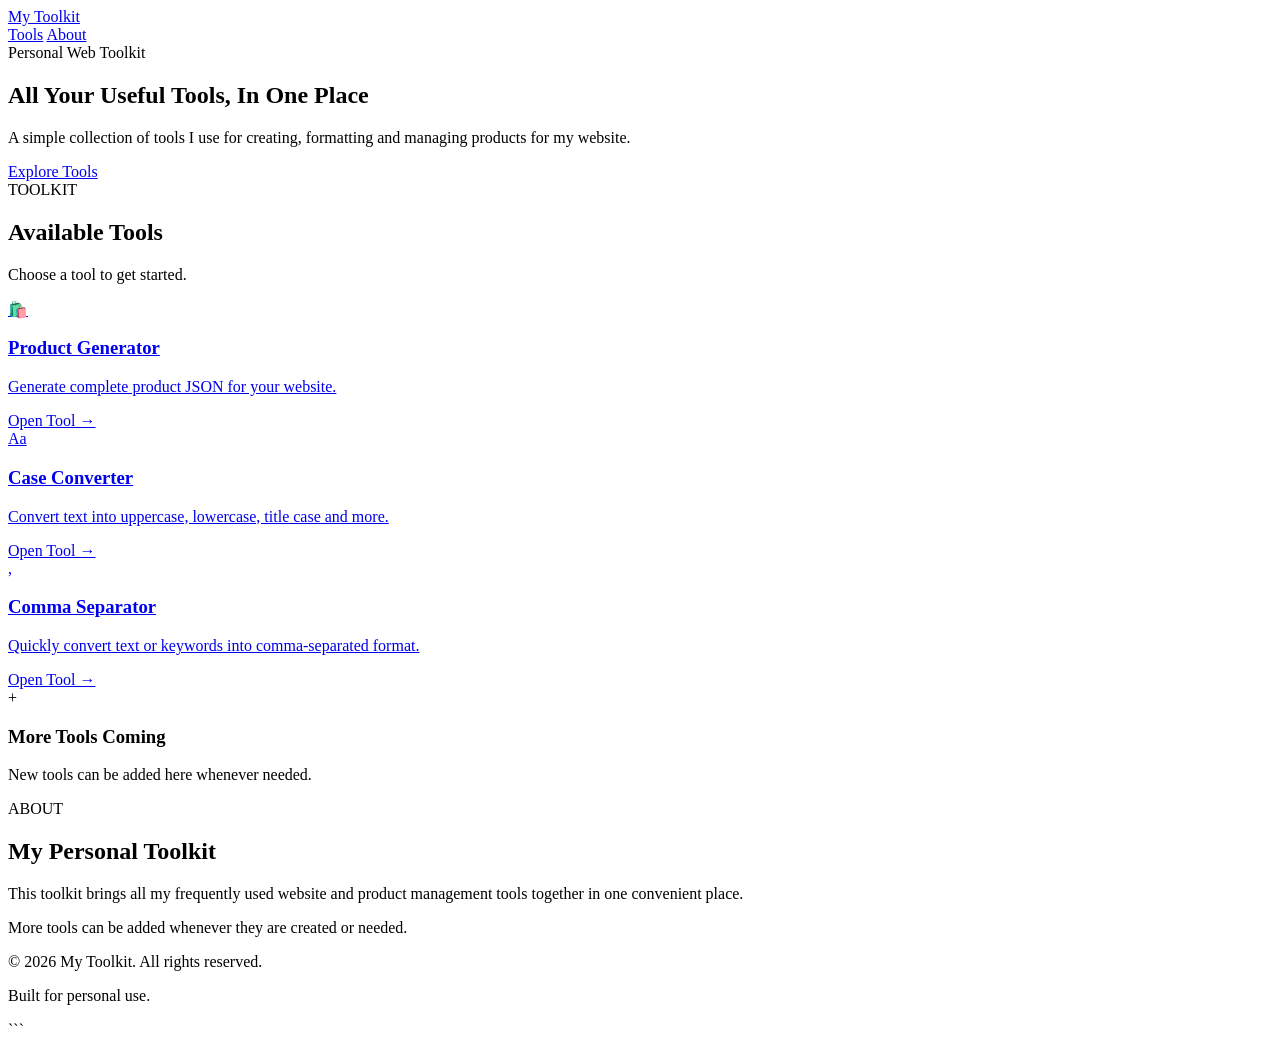
==== index.html @ bafb414e "Add files via upload" ====
<!DOCTYPE html>
<html lang="en">
<head>
    <meta charset="UTF-8">
    <meta name="viewport" content="width=device-width, initial-scale=1.0">

    <title>My Toolkit</title>

    <meta
        name="description"
        content="A personal collection of useful tools for managing and creating website products."
    >

    <link rel="stylesheet" href="css/index.css">
</head>

<body>

    <!-- =========================
         HEADER
    ========================== -->
    <header class="site-header">

        <div class="container header-inner">

            <a href="index.html" class="logo">
                My Toolkit
            </a>

            <nav class="main-nav">
                <a href="#tools">Tools</a>
                <a href="#about">About</a>
            </nav>

        </div>

    </header>


    <!-- =========================
         HERO SECTION
    ========================== -->
    <main>

        <section class="hero">

            <div class="container hero-content">

                <span class="hero-badge">
                    Personal Web Toolkit
                </span>

                <h1>
                    All Your Useful Tools,
                    <span>In One Place</span>
                </h1>

                <p>
                    A simple collection of tools I use for creating,
                    formatting and managing products for my website.
                </p>

                <a href="#tools" class="hero-button">
                    Explore Tools
                </a>

            </div>

        </section>


        <!-- =========================
             TOOLS SECTION
        ========================== -->
        <section class="tools-section" id="tools">

            <div class="container">

                <div class="section-heading">

                    <span class="section-label">
                        TOOLKIT
                    </span>

                    <h2>
                        Available Tools
                    </h2>

                    <p>
                        Choose a tool to get started.
                    </p>

                </div>


                <div class="tools-grid">


                    <!-- Product Generator -->
                    <a href="product-generator.html"
                       class="tool-card">

                        <div class="tool-icon">
                            🛍️
                        </div>

                        <div class="tool-content">

                            <h3>
                                Product Generator
                            </h3>

                            <p>
                                Generate complete product JSON
                                for your website.
                            </p>

                            <span class="tool-link">
                                Open Tool →
                            </span>

                        </div>

                    </a>


                    <!-- Case Converter -->
                    <a href="Case-Convert.html"
                       class="tool-card">

                        <div class="tool-icon">
                            Aa
                        </div>

                        <div class="tool-content">

                            <h3>
                                Case Converter
                            </h3>

                            <p>
                                Convert text into uppercase,
                                lowercase, title case and more.
                            </p>

                            <span class="tool-link">
                                Open Tool →
                            </span>

                        </div>

                    </a>


                    <!-- Comma Separator -->
                    <a href="tools/comma-separator.html"
                       class="tool-card">

                        <div class="tool-icon">
                            ,
                        </div>

                        <div class="tool-content">

                            <h3>
                                Comma Separator
                            </h3>

                            <p>
                                Quickly convert text or keywords
                                into comma-separated format.
                            </p>

                            <span class="tool-link">
                                Open Tool →
                            </span>

                        </div>

                    </a>


                    <!-- Future Tool Placeholder -->
                    <div class="tool-card tool-card-placeholder">

                        <div class="tool-icon">
                            +
                        </div>

                        <div class="tool-content">

                            <h3>
                                More Tools Coming
                            </h3>

                            <p>
                                New tools can be added here
                                whenever needed.
                            </p>

                        </div>

                    </div>


                </div>

            </div>

        </section>


        <!-- =========================
             ABOUT SECTION
        ========================== -->
        <section class="about-section" id="about">

            <div class="container">

                <div class="about-content">

                    <span class="section-label">
                        ABOUT
                    </span>

                    <h2>
                        My Personal Toolkit
                    </h2>

                    <p>
                        This toolkit brings all my frequently used
                        website and product management tools together
                        in one convenient place.
                    </p>

                    <p>
                        More tools can be added whenever they are
                        created or needed.
                    </p>

                </div>

            </div>

        </section>

    </main>


    <!-- =========================
         FOOTER
    ========================== -->
    <footer class="site-footer">

        <div class="container footer-inner">

            <p>
                © 2026 My Toolkit. All rights reserved.
            </p>

            <p>
                Built for personal use.
            </p>

        </div>

    </footer>


    <!-- JavaScript -->
    <script src="script.js"></script>

</body>
</html>
```
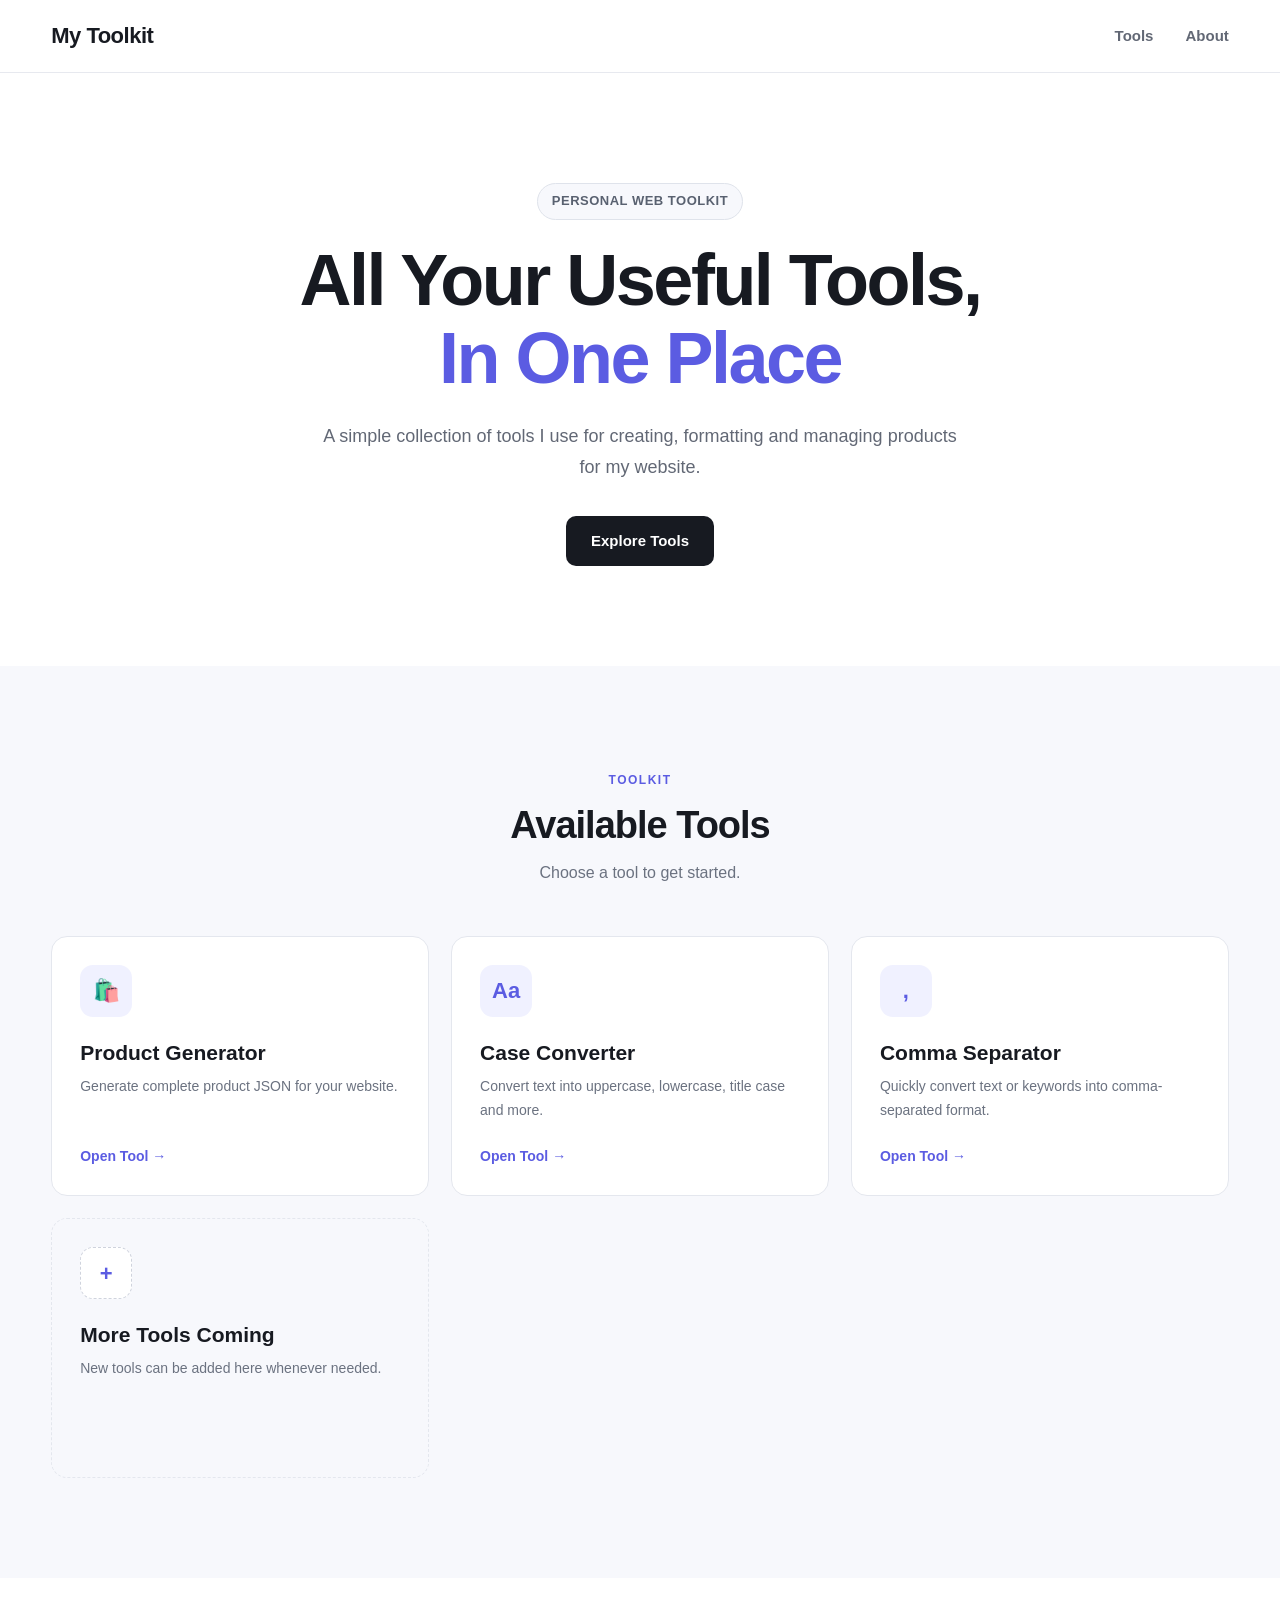
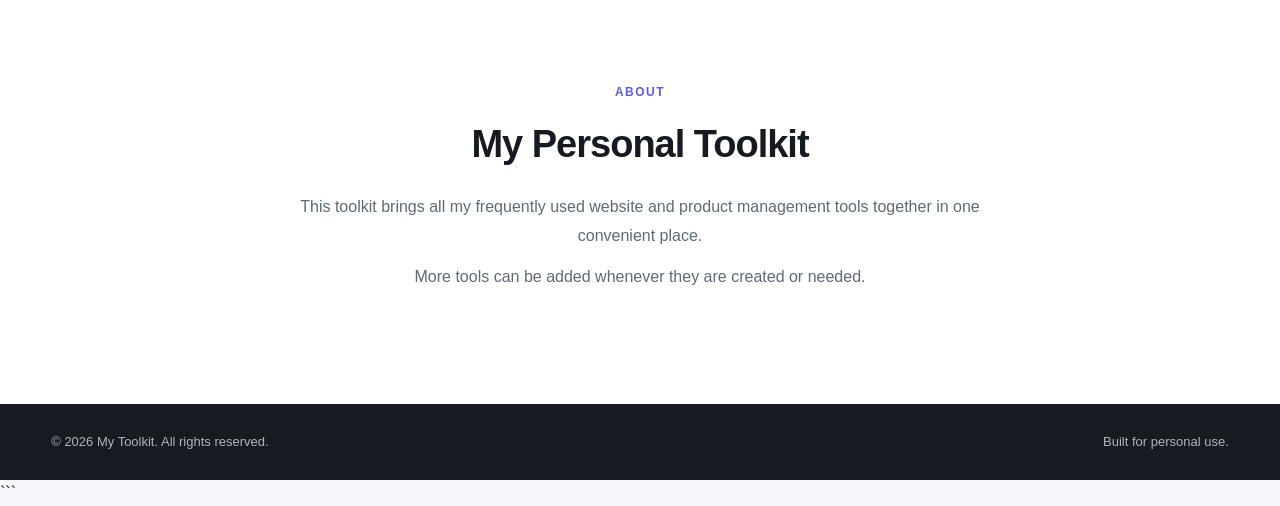
==== commit 7f473dc4: "Update index.html" ====
--- a/index.html
+++ b/index.html
@@ -97,7 +97,7 @@
 
 
                     <!-- Product Generator -->
-                    <a href="product-generator.html"
+                    <a href="Product-Generator.html"
                        class="tool-card">
 
                         <div class="tool-icon">
--- a/css/index.css
+++ b/css/index.css
@@ -0,0 +1,441 @@
+/* =========================================
+   RESET
+========================================= */
+
+* {
+    margin: 0;
+    padding: 0;
+    box-sizing: border-box;
+}
+
+html {
+    scroll-behavior: smooth;
+}
+
+body {
+    font-family: Arial, Helvetica, sans-serif;
+    background: #f7f8fc;
+    color: #171a21;
+    line-height: 1.6;
+}
+
+a {
+    text-decoration: none;
+    color: inherit;
+}
+
+
+/* =========================================
+   CONTAINER
+========================================= */
+
+.container {
+    width: min(1180px, 92%);
+    margin: 0 auto;
+}
+
+
+/* =========================================
+   HEADER
+========================================= */
+
+.site-header {
+    background: #ffffff;
+    border-bottom: 1px solid #e7e9ef;
+    position: sticky;
+    top: 0;
+    z-index: 1000;
+}
+
+.header-inner {
+    min-height: 72px;
+    display: flex;
+    align-items: center;
+    justify-content: space-between;
+}
+
+.logo {
+    font-size: 22px;
+    font-weight: 800;
+    letter-spacing: -0.5px;
+}
+
+.main-nav {
+    display: flex;
+    align-items: center;
+    gap: 32px;
+}
+
+.main-nav a {
+    font-size: 15px;
+    font-weight: 600;
+    color: #626875;
+    transition: 0.25s ease;
+}
+
+.main-nav a:hover {
+    color: #171a21;
+}
+
+
+/* =========================================
+   HERO
+========================================= */
+
+.hero {
+    padding: 110px 0 100px;
+    background: #ffffff;
+}
+
+.hero-content {
+    text-align: center;
+    max-width: 850px;
+}
+
+.hero-badge {
+    display: inline-block;
+    padding: 7px 14px;
+    margin-bottom: 22px;
+    border: 1px solid #dfe3eb;
+    border-radius: 50px;
+    background: #f7f8fc;
+    color: #596170;
+    font-size: 13px;
+    font-weight: 700;
+    letter-spacing: 0.5px;
+    text-transform: uppercase;
+}
+
+.hero h1 {
+    font-size: clamp(42px, 6vw, 72px);
+    line-height: 1.08;
+    letter-spacing: -2.5px;
+    font-weight: 800;
+    margin-bottom: 24px;
+}
+
+.hero h1 span {
+    display: block;
+    color: #5b5ce2;
+}
+
+.hero p {
+    max-width: 650px;
+    margin: 0 auto 34px;
+    color: #626875;
+    font-size: 18px;
+    line-height: 1.7;
+}
+
+.hero-button {
+    display: inline-flex;
+    align-items: center;
+    justify-content: center;
+    min-height: 50px;
+    padding: 0 25px;
+    border-radius: 10px;
+    background: #171a21;
+    color: #ffffff;
+    font-size: 15px;
+    font-weight: 700;
+    transition: 0.25s ease;
+}
+
+.hero-button:hover {
+    transform: translateY(-2px);
+    background: #5b5ce2;
+}
+
+
+/* =========================================
+   TOOLS SECTION
+========================================= */
+
+.tools-section {
+    padding: 100px 0;
+    background: #f7f8fc;
+}
+
+.section-heading {
+    text-align: center;
+    max-width: 650px;
+    margin: 0 auto 50px;
+}
+
+.section-label {
+    display: inline-block;
+    margin-bottom: 12px;
+    color: #5b5ce2;
+    font-size: 12px;
+    font-weight: 800;
+    letter-spacing: 1.5px;
+}
+
+.section-heading h2 {
+    font-size: 38px;
+    line-height: 1.2;
+    letter-spacing: -1px;
+    margin-bottom: 12px;
+}
+
+.section-heading p {
+    color: #6b7280;
+    font-size: 16px;
+}
+
+
+/* =========================================
+   TOOLS GRID
+========================================= */
+
+.tools-grid {
+    display: grid;
+    grid-template-columns: repeat(3, 1fr);
+    gap: 22px;
+}
+
+
+/* =========================================
+   TOOL CARD
+========================================= */
+
+.tool-card {
+    display: flex;
+    flex-direction: column;
+    min-height: 260px;
+    padding: 28px;
+    border: 1px solid #e4e7ee;
+    border-radius: 16px;
+    background: #ffffff;
+    transition:
+        transform 0.25s ease,
+        box-shadow 0.25s ease,
+        border-color 0.25s ease;
+}
+
+.tool-card:hover {
+    transform: translateY(-5px);
+    border-color: #d5d8e2;
+    box-shadow: 0 14px 35px rgba(20, 24, 35, 0.08);
+}
+
+.tool-icon {
+    width: 52px;
+    height: 52px;
+    display: flex;
+    align-items: center;
+    justify-content: center;
+    margin-bottom: 22px;
+    border-radius: 13px;
+    background: #f0f1ff;
+    color: #5b5ce2;
+    font-size: 22px;
+    font-weight: 800;
+}
+
+.tool-content {
+    display: flex;
+    flex-direction: column;
+    flex: 1;
+}
+
+.tool-content h3 {
+    margin-bottom: 9px;
+    font-size: 21px;
+    line-height: 1.3;
+}
+
+.tool-content p {
+    color: #6b7280;
+    font-size: 14px;
+    line-height: 1.7;
+}
+
+.tool-link {
+    margin-top: auto;
+    padding-top: 22px;
+    color: #5b5ce2;
+    font-size: 14px;
+    font-weight: 700;
+}
+
+
+/* =========================================
+   PLACEHOLDER CARD
+========================================= */
+
+.tool-card-placeholder {
+    border-style: dashed;
+    background: transparent;
+}
+
+.tool-card-placeholder:hover {
+    background: #ffffff;
+}
+
+.tool-card-placeholder .tool-icon {
+    background: #ffffff;
+    border: 1px dashed #cfd3dd;
+}
+
+
+/* =========================================
+   ABOUT SECTION
+========================================= */
+
+.about-section {
+    padding: 100px 0;
+    background: #ffffff;
+}
+
+.about-content {
+    max-width: 760px;
+    margin: 0 auto;
+    text-align: center;
+}
+
+.about-content h2 {
+    margin-bottom: 18px;
+    font-size: 38px;
+    letter-spacing: -1px;
+}
+
+.about-content p {
+    margin-bottom: 12px;
+    color: #626875;
+    font-size: 16px;
+    line-height: 1.8;
+}
+
+
+/* =========================================
+   FOOTER
+========================================= */
+
+.site-footer {
+    background: #171a21;
+    color: #ffffff;
+    padding: 28px 0;
+}
+
+.footer-inner {
+    display: flex;
+    align-items: center;
+    justify-content: space-between;
+    gap: 20px;
+}
+
+.footer-inner p {
+    color: #aeb3bf;
+    font-size: 13px;
+}
+
+
+/* =========================================
+   RESPONSIVE — TABLET
+========================================= */
+
+@media (max-width: 900px) {
+
+    .tools-grid {
+        grid-template-columns: repeat(2, 1fr);
+    }
+
+    .hero {
+        padding: 90px 0 80px;
+    }
+
+    .tools-section,
+    .about-section {
+        padding: 80px 0;
+    }
+
+}
+
+
+/* =========================================
+   RESPONSIVE — MOBILE
+========================================= */
+
+@media (max-width: 600px) {
+
+    .header-inner {
+        min-height: 64px;
+    }
+
+    .logo {
+        font-size: 19px;
+    }
+
+    .main-nav {
+        gap: 18px;
+    }
+
+    .main-nav a {
+        font-size: 13px;
+    }
+
+    .hero {
+        padding: 75px 0 70px;
+    }
+
+    .hero h1 {
+        font-size: 42px;
+        letter-spacing: -1.5px;
+    }
+
+    .hero p {
+        font-size: 16px;
+    }
+
+    .tools-section,
+    .about-section {
+        padding: 70px 0;
+    }
+
+    .section-heading {
+        margin-bottom: 35px;
+    }
+
+    .section-heading h2,
+    .about-content h2 {
+        font-size: 30px;
+    }
+
+    .tools-grid {
+        grid-template-columns: 1fr;
+        gap: 16px;
+    }
+
+    .tool-card {
+        min-height: 230px;
+        padding: 24px;
+    }
+
+    .footer-inner {
+        flex-direction: column;
+        text-align: center;
+    }
+
+}
+
+
+/* =========================================
+   SMALL MOBILE
+========================================= */
+
+@media (max-width: 380px) {
+
+    .main-nav {
+        gap: 12px;
+    }
+
+    .main-nav a {
+        font-size: 12px;
+    }
+
+    .hero h1 {
+        font-size: 36px;
+    }
+
+}
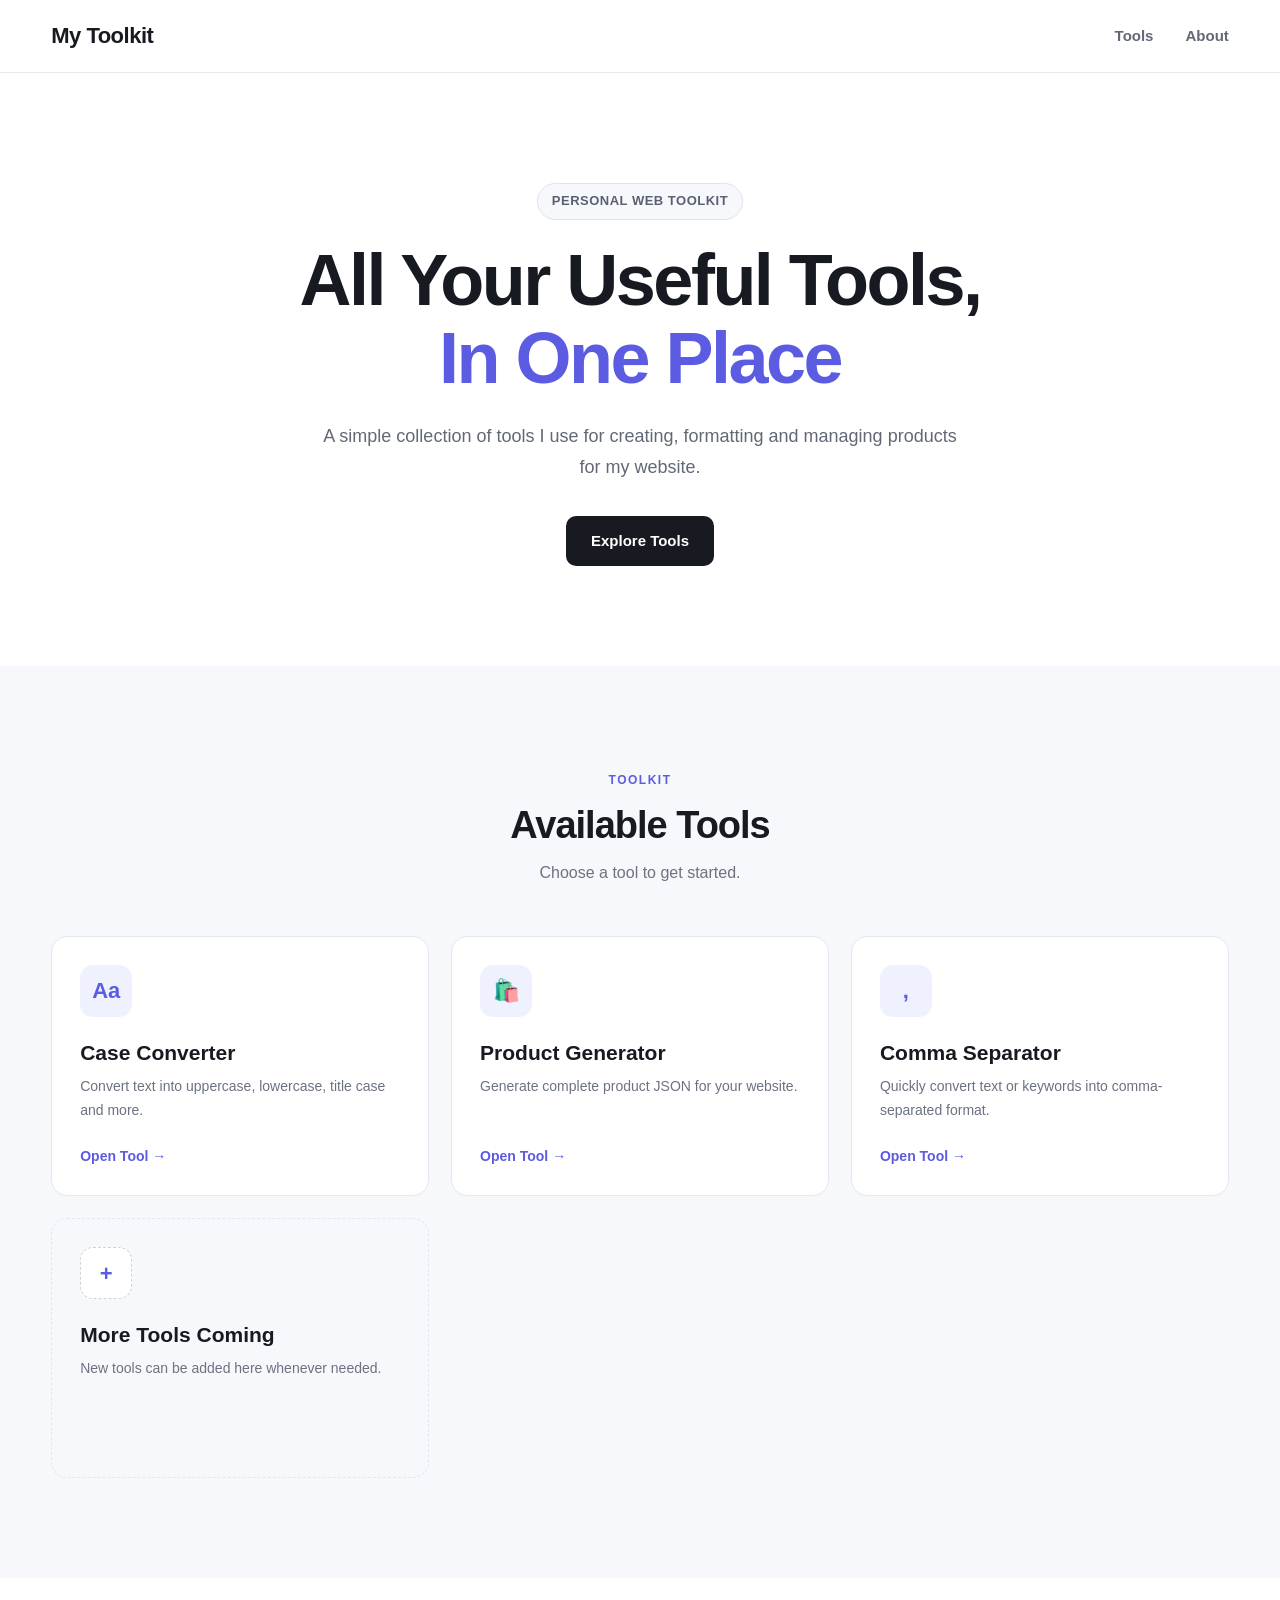
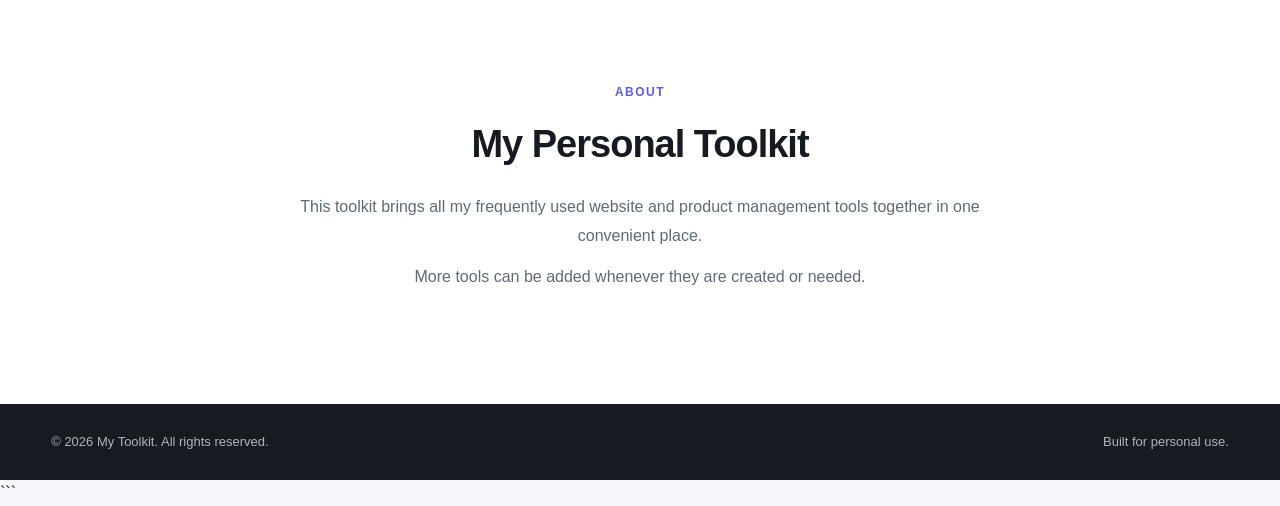
==== commit c4d529f2: "Update index.html" ====
--- a/index.html
+++ b/index.html
@@ -95,24 +95,23 @@
 
                 <div class="tools-grid">
 
-
-                    <!-- Product Generator -->
-                    <a href="Product-Generator.html"
+                    <!-- Case Converter -->
+                    <a href="Case-Convert.html"
                        class="tool-card">
 
                         <div class="tool-icon">
-                            🛍️
-                        </div>
-
-                        <div class="tool-content">
-
-                            <h3>
-                                Product Generator
-                            </h3>
-
-                            <p>
-                                Generate complete product JSON
-                                for your website.
+                            Aa
+                        </div>
+
+                        <div class="tool-content">
+
+                            <h3>
+                                Case Converter
+                            </h3>
+
+                            <p>
+                                Convert text into uppercase,
+                                lowercase, title case and more.
                             </p>
 
                             <span class="tool-link">
@@ -123,24 +122,23 @@
 
                     </a>
 
-
-                    <!-- Case Converter -->
-                    <a href="Case-Convert.html"
+                  <!-- Product Generator -->
+                    <a href="Product-Generator.html"
                        class="tool-card">
 
                         <div class="tool-icon">
-                            Aa
-                        </div>
-
-                        <div class="tool-content">
-
-                            <h3>
-                                Case Converter
-                            </h3>
-
-                            <p>
-                                Convert text into uppercase,
-                                lowercase, title case and more.
+                            🛍️
+                        </div>
+
+                        <div class="tool-content">
+
+                            <h3>
+                                Product Generator
+                            </h3>
+
+                            <p>
+                                Generate complete product JSON
+                                for your website.
                             </p>
 
                             <span class="tool-link">
@@ -150,8 +148,6 @@
                         </div>
 
                     </a>
-
-
                     <!-- Comma Separator -->
                     <a href="tools/comma-separator.html"
                        class="tool-card">
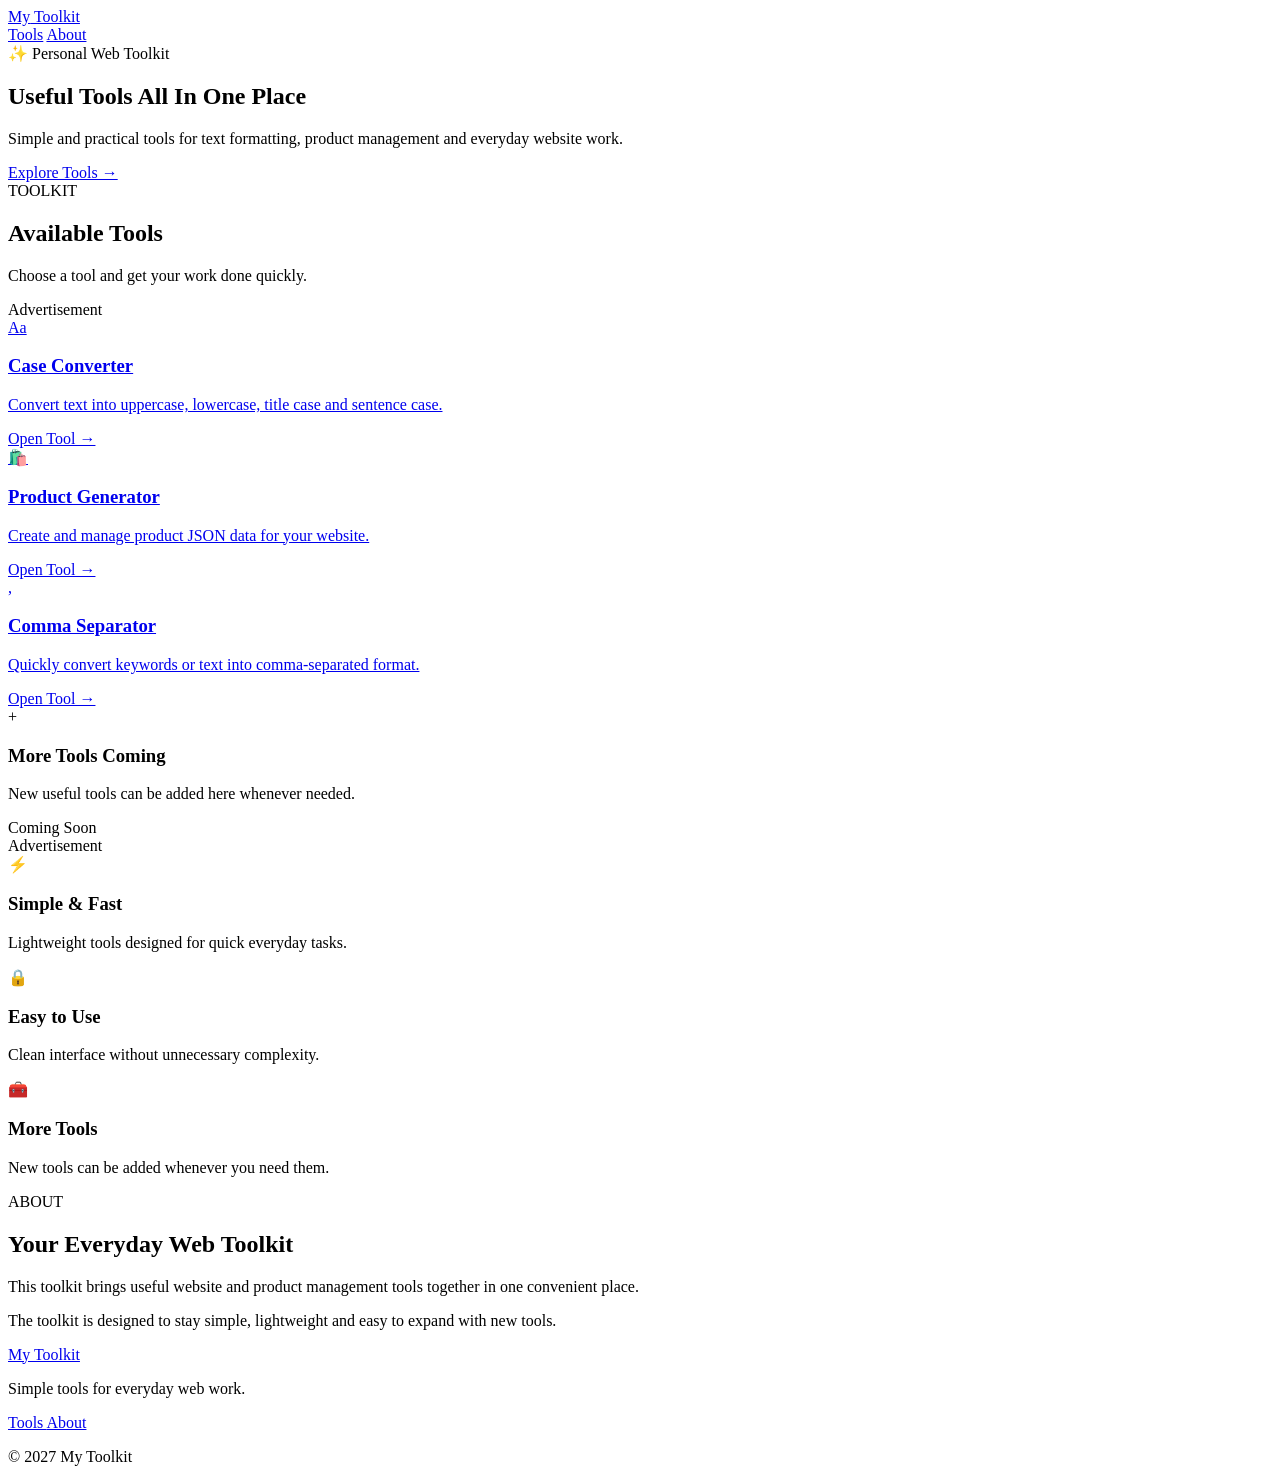
==== commit fc203907: "Add files via upload" ====
--- a/index.html
+++ b/index.html
@@ -1,103 +1,153 @@
 <!DOCTYPE html>
 <html lang="en">
 <head>
+
     <meta charset="UTF-8">
     <meta name="viewport" content="width=device-width, initial-scale=1.0">
 
-    <title>My Toolkit</title>
+    <title>My Toolkit – Useful Web Tools</title>
 
     <meta
         name="description"
-        content="A personal collection of useful tools for managing and creating website products."
+        content="A collection of useful free web tools for text formatting, product management and everyday website tasks."
     >
-
+                      <!--css-->
     <link rel="stylesheet" href="css/index.css">
+    <link rel="stylesheet" href="css/ads.css">
+
 </head>
 
 <body>
 
-    <!-- =========================
-         HEADER
-    ========================== -->
-    <header class="site-header">
-
-        <div class="container header-inner">
-
-            <a href="index.html" class="logo">
-                My Toolkit
-            </a>
-
-            <nav class="main-nav">
-                <a href="#tools">Tools</a>
-                <a href="#about">About</a>
-            </nav>
-
-        </div>
-
-    </header>
-
-
-    <!-- =========================
-         HERO SECTION
-    ========================== -->
-    <main>
-
-        <section class="hero">
-
-            <div class="container hero-content">
-
-                <span class="hero-badge">
-                    Personal Web Toolkit
-                </span>
-
-                <h1>
-                    All Your Useful Tools,
-                    <span>In One Place</span>
-                </h1>
-
-                <p>
-                    A simple collection of tools I use for creating,
-                    formatting and managing products for my website.
-                </p>
-
-                <a href="#tools" class="hero-button">
-                    Explore Tools
-                </a>
-
-            </div>
-
-        </section>
-
-
-        <!-- =========================
-             TOOLS SECTION
-        ========================== -->
-        <section class="tools-section" id="tools">
-
-            <div class="container">
-
-                <div class="section-heading">
-
-                    <span class="section-label">
-                        TOOLKIT
-                    </span>
-
-                    <h2>
-                        Available Tools
-                    </h2>
-
-                    <p>
-                        Choose a tool to get started.
-                    </p>
-
-                </div>
-
+
+<!-- =========================================
+     HEADER
+========================================= -->
+
+<header class="site-header">
+
+    <div class="container header-inner">
+
+        <a href="index.html" class="logo">
+            <span>My</span> Toolkit
+        </a>
+
+        <nav class="main-nav">
+
+            <a href="#tools">Tools</a>
+            <a href="#about">About</a>
+
+        </nav>
+
+    </div>
+
+</header>
+
+
+
+<!-- =========================================
+     MAIN
+========================================= -->
+
+<main>
+
+
+<!-- =========================================
+     HERO
+========================================= -->
+
+<section class="hero">
+
+    <div class="container hero-content">
+
+        <span class="hero-badge">
+            ✨ Personal Web Toolkit
+        </span>
+
+        <h1>
+            Useful Tools
+            <span>All In One Place</span>
+        </h1>
+
+        <p>
+            Simple and practical tools for text formatting,
+            product management and everyday website work.
+        </p>
+
+        <a href="#tools" class="hero-button">
+            Explore Tools →
+        </a>
+
+    </div>
+
+</section>
+
+
+
+<!-- =========================================
+     TOOLS AREA WITH AD SIDES
+========================================= -->
+
+<section class="tools-section" id="tools">
+
+    <div class="container">
+
+        <div class="section-heading">
+
+            <span class="section-label">
+                TOOLKIT
+            </span>
+
+            <h2>
+                Available Tools
+            </h2>
+
+            <p>
+                Choose a tool and get your work done quickly.
+            </p>
+
+        </div>
+
+
+        <div class="tools-layout">
+
+
+           <!-- =================================
+             LEFT PRODUCT AD
+        ================================== -->
+
+    
+<aside class="side-ad">
+
+    <div class="ad-label">
+        Advertisement
+    </div>
+
+    <div class="ad-content">
+        <!-- Ad content will be loaded automatically by JavaScript -->
+    </div>
+
+</aside>
+
+
+
+
+
+            <!-- =================================
+                 TOOLS
+            ================================== -->
+
+            <div class="tools-main">
 
                 <div class="tools-grid">
 
-                    <!-- Case Converter -->
-                    <a href="Case-Convert.html"
-                       class="tool-card">
+
+                    <!-- CASE CONVERTER -->
+
+                    <a
+                        href="Case-Convert.html"
+                        class="tool-card"
+                    >
 
                         <div class="tool-icon">
                             Aa
@@ -111,7 +161,8 @@
 
                             <p>
                                 Convert text into uppercase,
-                                lowercase, title case and more.
+                                lowercase, title case and
+                                sentence case.
                             </p>
 
                             <span class="tool-link">
@@ -122,9 +173,14 @@
 
                     </a>
 
-                  <!-- Product Generator -->
-                    <a href="Product-Generator.html"
-                       class="tool-card">
+
+
+                    <!-- PRODUCT GENERATOR -->
+
+                    <a
+                        href="Product-Generator.html"
+                        class="tool-card"
+                    >
 
                         <div class="tool-icon">
                             🛍️
@@ -137,8 +193,8 @@
                             </h3>
 
                             <p>
-                                Generate complete product JSON
-                                for your website.
+                                Create and manage product
+                                JSON data for your website.
                             </p>
 
                             <span class="tool-link">
@@ -148,9 +204,15 @@
                         </div>
 
                     </a>
-                    <!-- Comma Separator -->
-                    <a href="tools/comma-separator.html"
-                       class="tool-card">
+
+
+
+                    <!-- COMMA SEPARATOR -->
+
+                    <a
+                        href="tools/comma-separator.html"
+                        class="tool-card"
+                    >
 
                         <div class="tool-icon">
                             ,
@@ -163,8 +225,8 @@
                             </h3>
 
                             <p>
-                                Quickly convert text or keywords
-                                into comma-separated format.
+                                Quickly convert keywords or
+                                text into comma-separated format.
                             </p>
 
                             <span class="tool-link">
@@ -176,7 +238,9 @@
                     </a>
 
 
-                    <!-- Future Tool Placeholder -->
+
+                    <!-- FUTURE TOOL -->
+
                     <div class="tool-card tool-card-placeholder">
 
                         <div class="tool-icon">
@@ -190,10 +254,14 @@
                             </h3>
 
                             <p>
-                                New tools can be added here
-                                whenever needed.
+                                New useful tools can be added
+                                here whenever needed.
                             </p>
 
+                            <span class="tool-link">
+                                Coming Soon
+                            </span>
+
                         </div>
 
                     </div>
@@ -203,69 +271,208 @@
 
             </div>
 
-        </section>
-
-
-        <!-- =========================
-             ABOUT SECTION
-        ========================== -->
-        <section class="about-section" id="about">
-
-            <div class="container">
-
-                <div class="about-content">
-
-                    <span class="section-label">
-                        ABOUT
-                    </span>
-
-                    <h2>
-                        My Personal Toolkit
-                    </h2>
+
+
+             <!-- =================================
+             RIGHT PRODUCT AD
+        ================================== -->
+
+<aside class="side-ad">
+
+    <div class="ad-label">
+        Advertisement
+    </div>
+
+    <div class="ad-content">
+        <!-- Ad content will be loaded automatically by JavaScript -->
+    </div>
+
+</aside>
+
+</div>
+
+</div>
+</section>
+
+
+
+
+
+<!-- =========================================
+     FEATURE STRIP
+========================================= -->
+
+<section class="feature-section">
+
+    <div class="container">
+
+        <div class="feature-grid">
+
+
+            <div class="feature-box">
+
+                <div class="feature-icon">
+                    ⚡
+                </div>
+
+                <div>
+
+                    <h3>
+                        Simple & Fast
+                    </h3>
 
                     <p>
-                        This toolkit brings all my frequently used
-                        website and product management tools together
-                        in one convenient place.
+                        Lightweight tools designed
+                        for quick everyday tasks.
                     </p>
 
+                </div>
+
+            </div>
+
+
+
+            <div class="feature-box">
+
+                <div class="feature-icon">
+                    🔒
+                </div>
+
+                <div>
+
+                    <h3>
+                        Easy to Use
+                    </h3>
+
                     <p>
-                        More tools can be added whenever they are
-                        created or needed.
+                        Clean interface without
+                        unnecessary complexity.
                     </p>
 
                 </div>
 
             </div>
 
-        </section>
-
-    </main>
-
-
-    <!-- =========================
-         FOOTER
-    ========================== -->
-    <footer class="site-footer">
-
-        <div class="container footer-inner">
+
+
+            <div class="feature-box">
+
+                <div class="feature-icon">
+                    🧰
+                </div>
+
+                <div>
+
+                    <h3>
+                        More Tools
+                    </h3>
+
+                    <p>
+                        New tools can be added
+                        whenever you need them.
+                    </p>
+
+                </div>
+
+            </div>
+
+
+        </div>
+
+    </div>
+
+</section>
+
+
+
+<!-- =========================================
+     ABOUT
+========================================= -->
+
+<section class="about-section" id="about">
+
+    <div class="container">
+
+        <div class="about-content">
+
+            <span class="section-label">
+                ABOUT
+            </span>
+
+            <h2>
+                Your Everyday Web Toolkit
+            </h2>
 
             <p>
-                © 2026 My Toolkit. All rights reserved.
+                This toolkit brings useful website and
+                product management tools together in one
+                convenient place.
             </p>
 
             <p>
-                Built for personal use.
+                The toolkit is designed to stay simple,
+                lightweight and easy to expand with new tools.
             </p>
 
         </div>
 
-    </footer>
-
-
-    <!-- JavaScript -->
-    <script src="script.js"></script>
+    </div>
+
+</section>
+
+
+</main>
+
+
+
+<!-- =========================================
+     FOOTER
+========================================= -->
+
+<footer class="site-footer">
+
+    <div class="container footer-inner">
+
+        <div>
+
+            <a href="index.html" class="footer-logo">
+                My Toolkit
+            </a>
+
+            <p>
+                Simple tools for everyday web work.
+            </p>
+
+        </div>
+
+
+        <div class="footer-links">
+
+            <a href="#tools">
+                Tools
+            </a>
+
+            <a href="#about">
+                About
+            </a>
+
+        </div>
+
+
+        <div class="footer-copy">
+
+            <p>
+                © 2027 My Toolkit
+            </p>
+
+        </div>
+
+    </div>
+
+</footer>
+<!-- ads.js ko load karein -->
+<script src="js/ads.js"></script>
+<script src="js/index-ads.js"></script>
 
 </body>
-</html>
-```
+</html>
